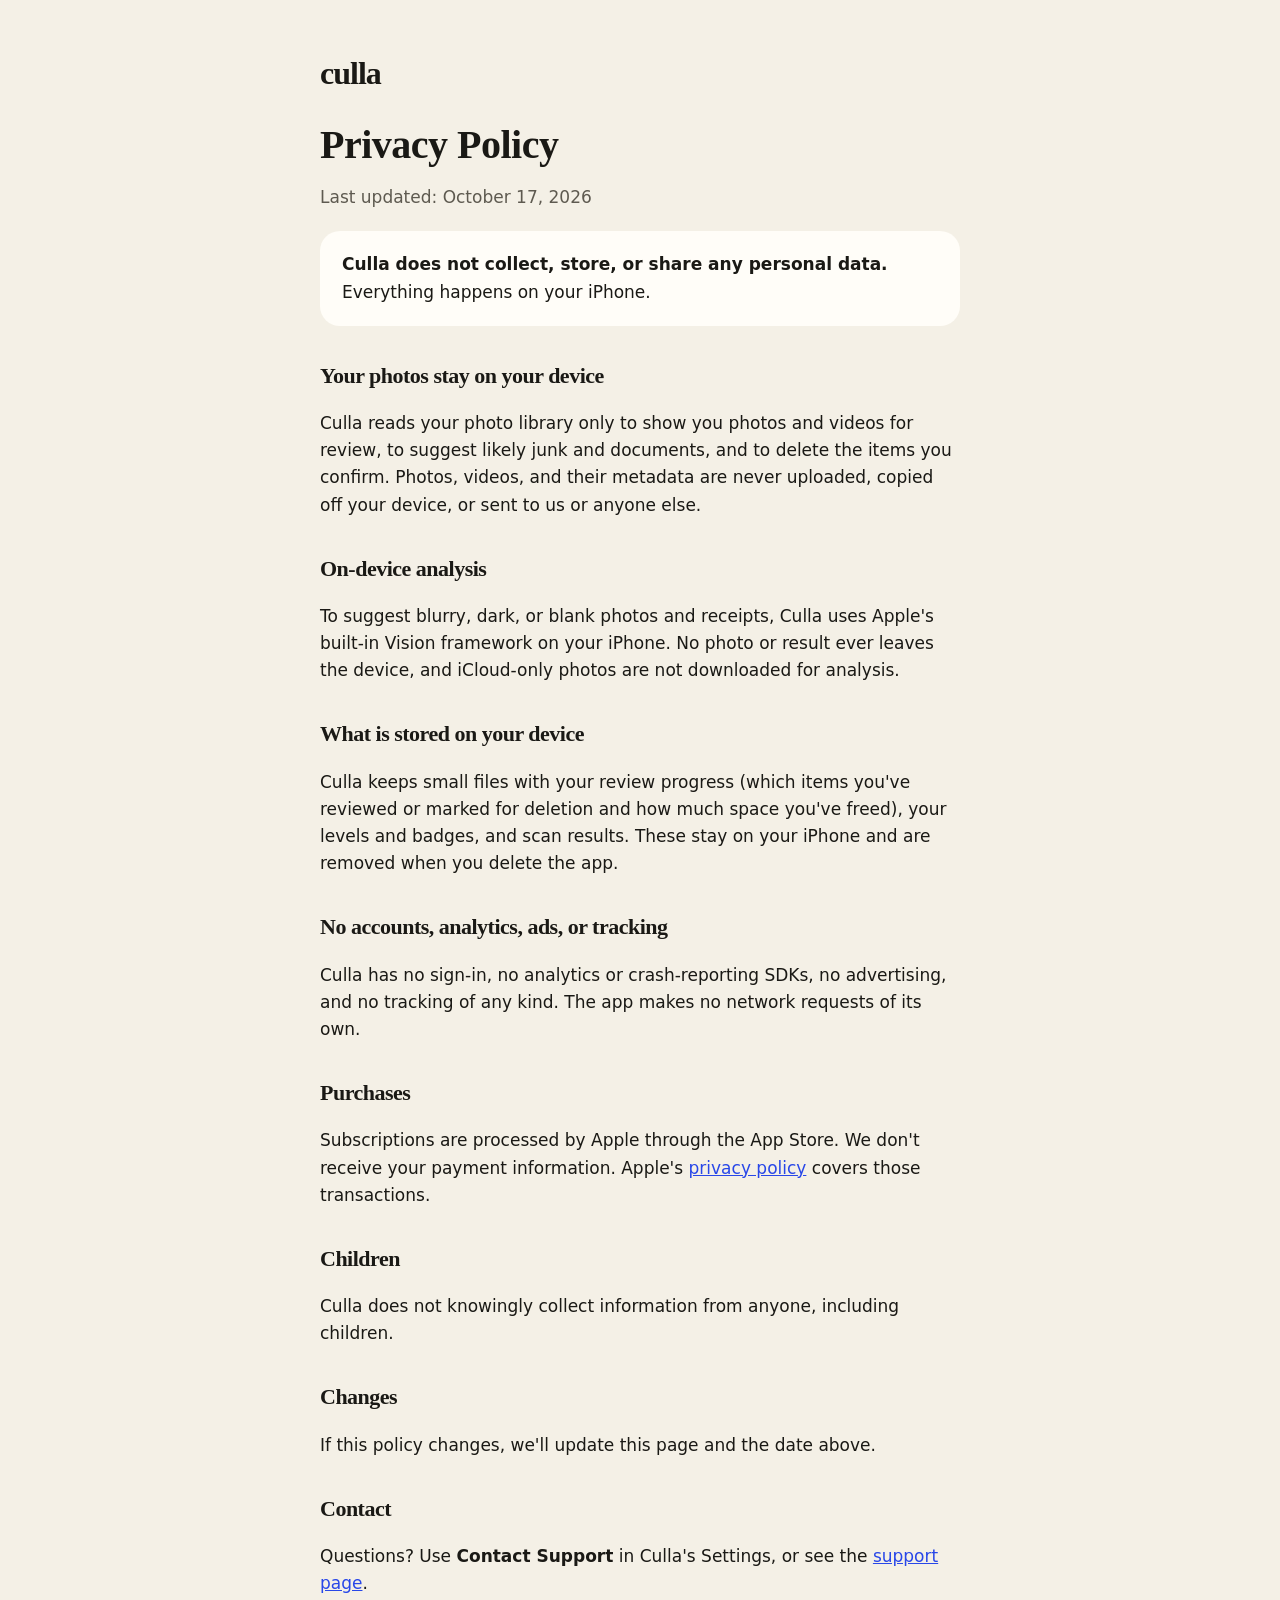
==== privacy/index.html @ 91c24238 "Culla privacy policy and support page Co-Authored-By: Claude Opus 5.5 <noreply@anthropic.com>" ====
<!doctype html>
<html lang="en">
<head>
<meta charset="utf-8">
<meta name="viewport" content="width=device-width, initial-scale=1">
<title>Culla Privacy Policy</title>
<link rel="stylesheet" href="../style.css">
</head>
<body>
<main>
<a class="mark" href="../">culla</a>
<h1>Privacy Policy</h1>
<p class="muted">Last updated: October 17, 2026</p>

<div class="card"><strong>Culla does not collect, store, or share any personal data.</strong> Everything happens on your iPhone.</div>

<h2>Your photos stay on your device</h2>
<p>Culla reads your photo library only to show you photos and videos for review, to suggest likely junk and documents, and to delete the items you confirm. Photos, videos, and their metadata are never uploaded, copied off your device, or sent to us or anyone else.</p>

<h2>On-device analysis</h2>
<p>To suggest blurry, dark, or blank photos and receipts, Culla uses Apple's built-in Vision framework on your iPhone. No photo or result ever leaves the device, and iCloud-only photos are not downloaded for analysis.</p>

<h2>What is stored on your device</h2>
<p>Culla keeps small files with your review progress (which items you've reviewed or marked for deletion and how much space you've freed), your levels and badges, and scan results. These stay on your iPhone and are removed when you delete the app.</p>

<h2>No accounts, analytics, ads, or tracking</h2>
<p>Culla has no sign-in, no analytics or crash-reporting SDKs, no advertising, and no tracking of any kind. The app makes no network requests of its own.</p>

<h2>Purchases</h2>
<p>Subscriptions are processed by Apple through the App Store. We don't receive your payment information. Apple's <a href="https://www.apple.com/legal/privacy/">privacy policy</a> covers those transactions.</p>

<h2>Children</h2>
<p>Culla does not knowingly collect information from anyone, including children.</p>

<h2>Changes</h2>
<p>If this policy changes, we'll update this page and the date above.</p>

<h2>Contact</h2>
<p>Questions? Use <strong>Contact Support</strong> in Culla's Settings, or see the <a href="../">support page</a>.</p>
</main>
</body>
</html>
---- style.css ----
:root{--paper:#F4F0E6;--print:#FFFDF8;--ink:#1A1915;--graphite:#5E5A50;--cobalt:#2847E8}
@media (prefers-color-scheme:dark){:root{--paper:#121110;--print:#1E1C19;--ink:#F4F0E6;--graphite:#B8B1A0;--cobalt:#5B76FF}}
*{box-sizing:border-box}
body{margin:0;background:var(--paper);color:var(--ink);font:17px/1.6 -apple-system,system-ui,sans-serif}
main{max-width:680px;margin:0 auto;padding:48px 20px 64px}
h1,h2{font-family:ui-serif,"New York",Georgia,serif;font-weight:600;letter-spacing:-.5px}
h1{font-size:40px;line-height:1.1;margin:24px 0 8px}
h2{font-size:22px;margin:32px 0 6px}
p,li{color:var(--ink)}
.muted{color:var(--graphite)}
a{color:var(--cobalt)}
.mark{font-family:ui-serif,"New York",Georgia,serif;font-size:32px;font-weight:600;letter-spacing:-1px;text-decoration:none;color:var(--ink)}
.card{background:var(--print);border-radius:20px;padding:20px 22px;margin:20px 0}
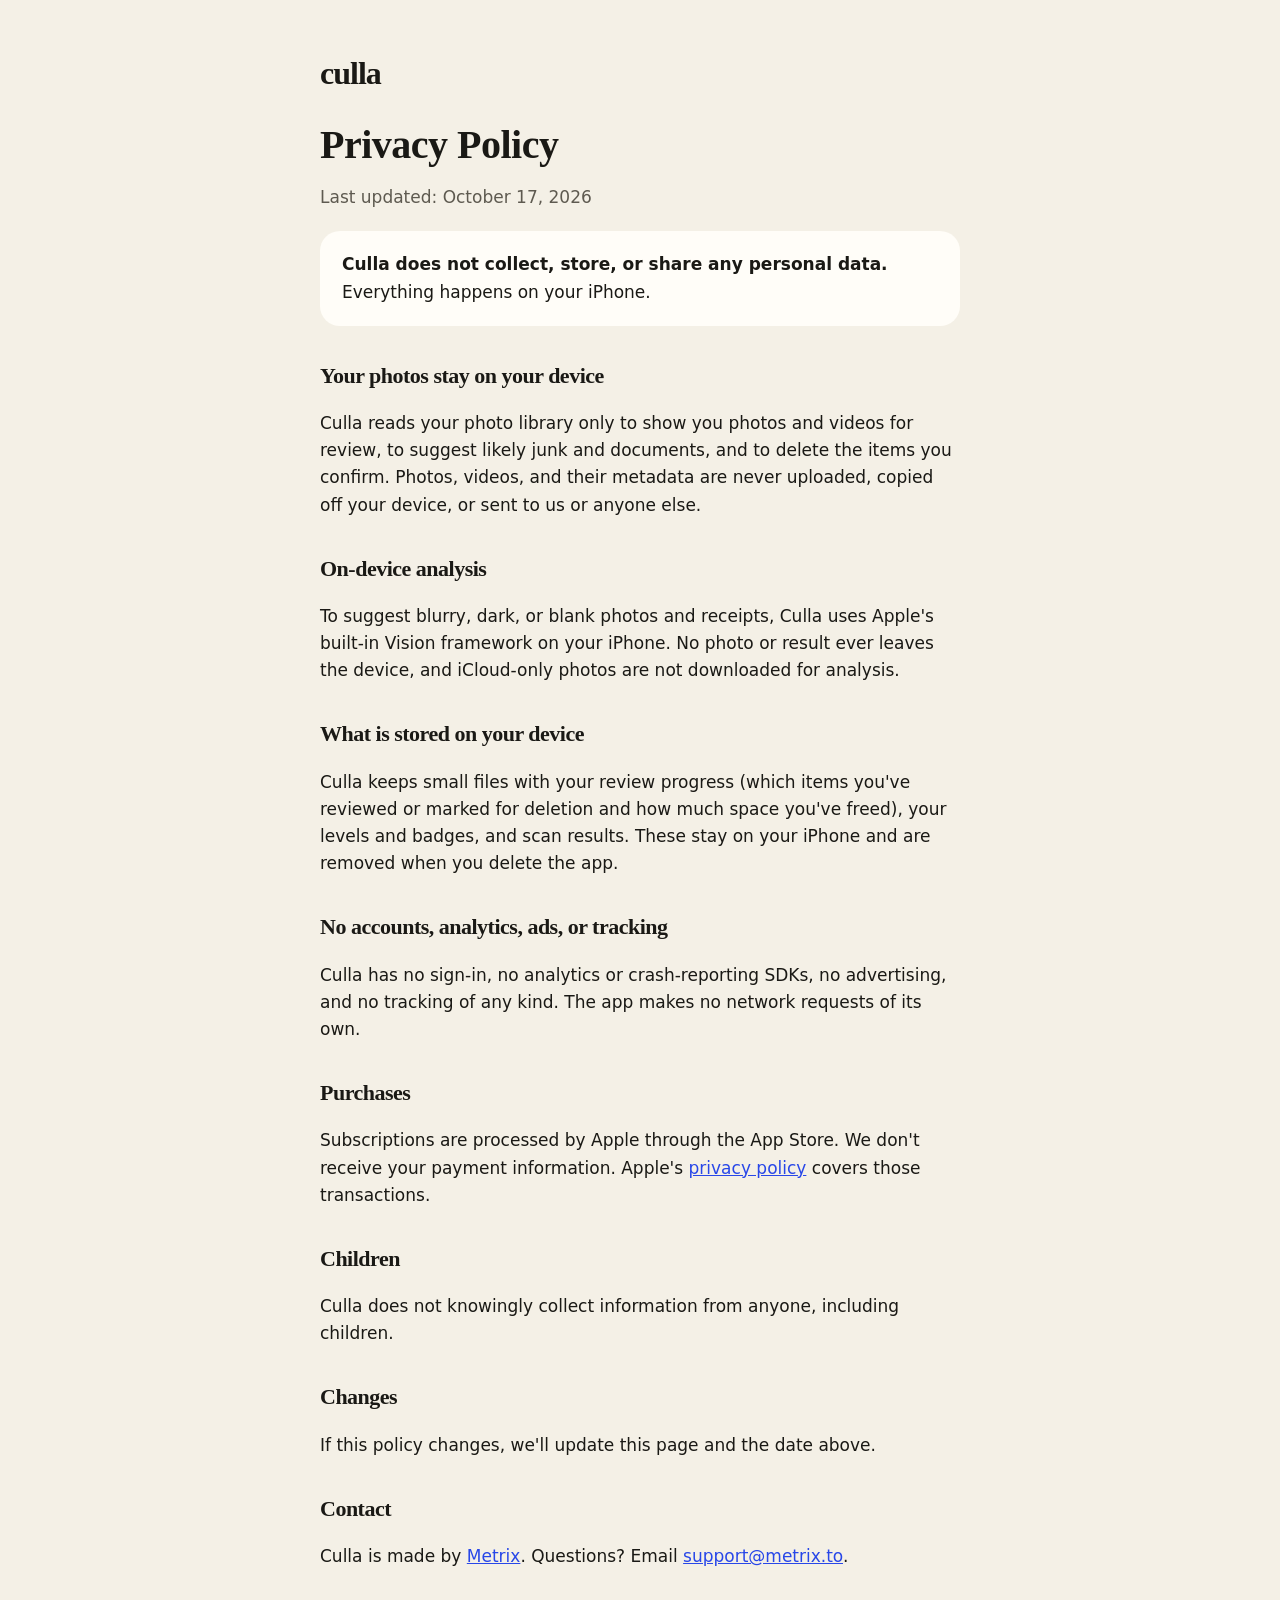
==== commit ac1206f0: "Culla by Metrix; support@metrix.to Co-Authored-By: Claude Opus 5.5 <noreply@anthropic.com>" ====
--- a/privacy/index.html
+++ b/privacy/index.html
@@ -36,7 +36,7 @@
 <p>If this policy changes, we'll update this page and the date above.</p>
 
 <h2>Contact</h2>
-<p>Questions? Use <strong>Contact Support</strong> in Culla's Settings, or see the <a href="../">support page</a>.</p>
+<p>Culla is made by <a href="https://metrix.to">Metrix</a>. Questions? Email <a href="mailto:support@metrix.to">support@metrix.to</a>.</p>
 </main>
 </body>
 </html>
